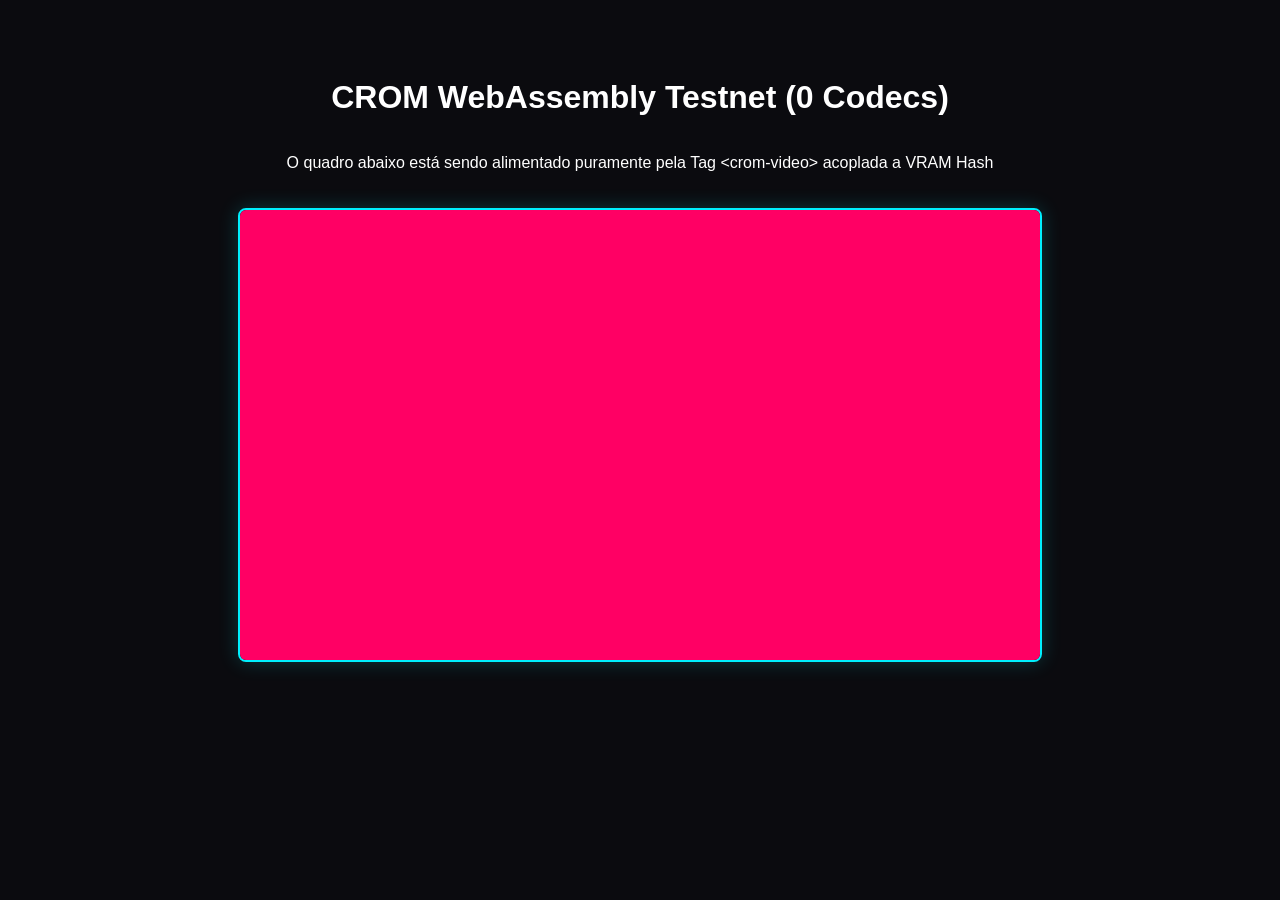
==== web/index.html @ c2c478a9 "CROM Web and Networking Update" ====
<!DOCTYPE html>
<html lang="en">
<head>
    <meta charset="UTF-8">
    <meta name="viewport" content="width=device-width, initial-scale=1.0">
    <title>CROM Web Testnet</title>
    <style>
        body {
            background-color: #0b0b0f;
            color: white;
            font-family: 'Inter', sans-serif;
            display: flex;
            flex-direction: column;
            align-items: center;
            padding: 50px;
        }
        .monitor {
            width: 800px;
            height: 450px;
            border: 2px solid #00f0ff;
            border-radius: 8px;
            box-shadow: 0 0 20px rgba(0, 240, 255, 0.2);
            overflow: hidden;
            margin-top: 20px;
        }
    </style>
</head>
<body>
    <h1>CROM WebAssembly Testnet (0 Codecs)</h1>
    <p>O quadro abaixo está sendo alimentado puramente pela Tag &lt;crom-video&gt; acoplada a VRAM Hash</p>
    
    <div class="monitor">
        <!-- The Magical WebComponent -->
        <!-- O data-hashes simula um filme pequenininho. Um vídeo com 30 quadros sendo: Hash ID = 42 (O que o nosso WASM mocka como Branco puro) -->
        <crom-video 
            data-hashes="42,42,42,42,42,42,42,42,42,42,42,42,42,42,42,42,42,42,42,42,42,42,42,42" 
            brain-url="fake_hibrido.gob">
        </crom-video>
    </div>

    <script src="wasm_exec.js"></script>
    <script src="crom-player.js"></script>
</body>
</html>
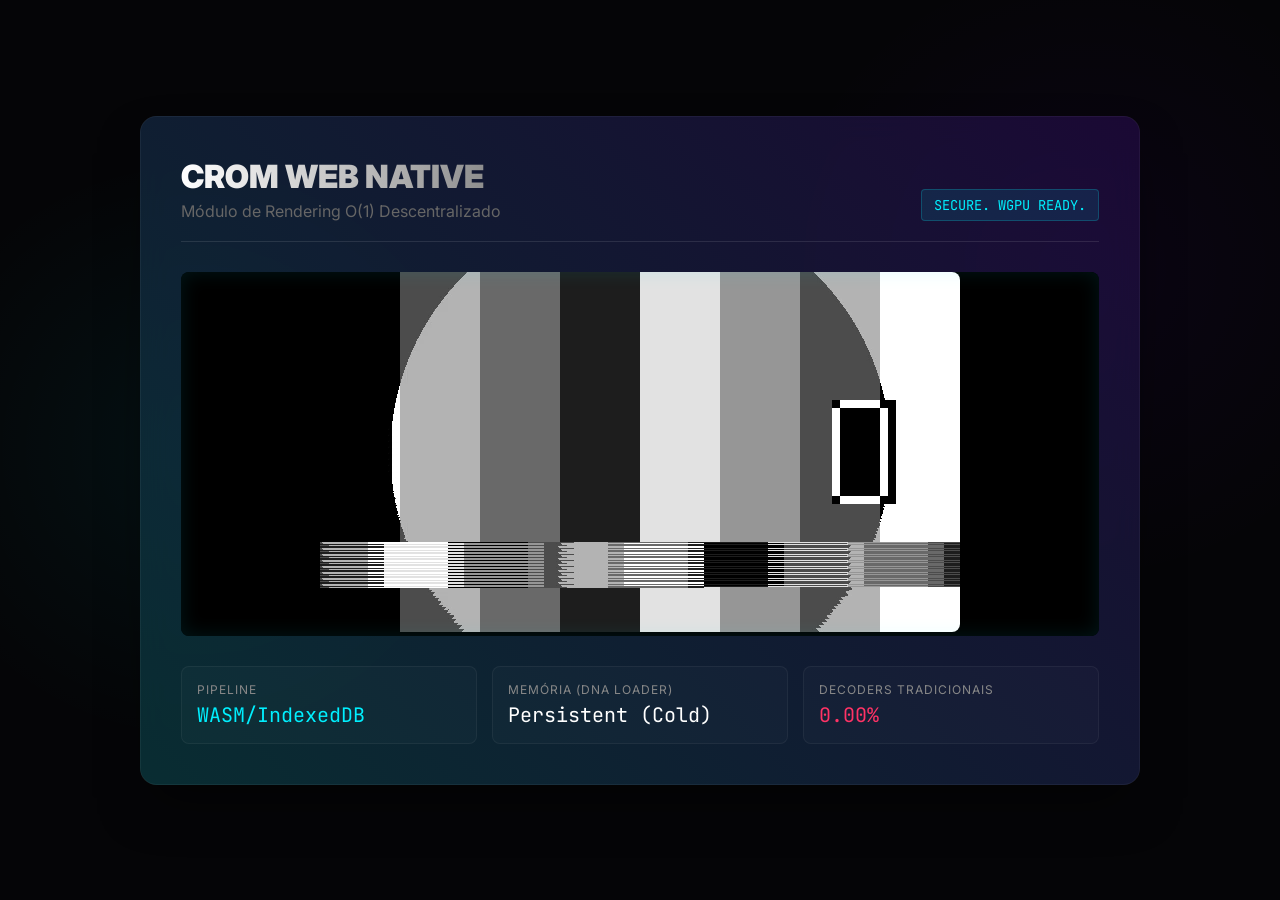
==== commit 184e2582: "feat(web): Finalize Cinemark Era WebGPU/WASM pipeline with proper memory fallback and IDB invalidati" ====
--- a/web/index.html
+++ b/web/index.html
@@ -3,42 +3,175 @@
 <head>
     <meta charset="UTF-8">
     <meta name="viewport" content="width=device-width, initial-scale=1.0">
-    <title>CROM Web Testnet</title>
+    <title>CROM WebGPU Dashboard (Cinemark Era)</title>
+    <link href="https://fonts.googleapis.com/css2?family=Inter:wght@400;600;900&family=JetBrains+Mono:wght@400;700&display=swap" rel="stylesheet">
     <style>
+        * {
+            box-sizing: border-box;
+            margin: 0;
+            padding: 0;
+        }
+
         body {
-            background-color: #0b0b0f;
-            color: white;
+            background-color: #050507;
+            background-image: 
+                radial-gradient(circle at 15% 50%, rgba(0, 240, 255, 0.05), transparent 25%),
+                radial-gradient(circle at 85% 30%, rgba(112, 0, 255, 0.05), transparent 25%);
+            color: #e0e0e0;
             font-family: 'Inter', sans-serif;
             display: flex;
+            justify-content: center;
+            align-items: center;
+            min-height: 100vh;
+            overflow: hidden;
+        }
+
+        .dashboard {
+            background: rgba(15, 15, 20, 0.6);
+            backdrop-filter: blur(16px);
+            border: 1px solid rgba(255, 255, 255, 0.05);
+            border-radius: 16px;
+            padding: 40px;
+            width: 90%;
+            max-width: 1000px;
+            display: flex;
             flex-direction: column;
-            align-items: center;
-            padding: 50px;
+            gap: 30px;
+            box-shadow: 0 25px 50px -12px rgba(0, 0, 0, 0.5);
+            position: relative;
         }
-        .monitor {
-            width: 800px;
-            height: 450px;
-            border: 2px solid #00f0ff;
+
+        .dashboard::before {
+            content: '';
+            position: absolute;
+            top: -1px; left: -1px; right: -1px; bottom: -1px;
+            background: linear-gradient(45deg, #00f0ff, #7000ff);
+            z-index: -1;
+            border-radius: 17px;
+            opacity: 0.15;
+        }
+
+        header {
+            display: flex;
+            justify-content: space-between;
+            align-items: flex-end;
+            border-bottom: 1px solid rgba(255, 255, 255, 0.1);
+            padding-bottom: 20px;
+        }
+
+        h1 {
+            font-size: 2rem;
+            font-weight: 900;
+            letter-spacing: -0px;
+            background: linear-gradient(90deg, #ffffff, #888888);
+            -webkit-background-clip: text;
+            -webkit-text-fill-color: transparent;
+        }
+
+        .sre-badge {
+            font-family: 'JetBrains Mono', monospace;
+            font-size: 0.85rem;
+            color: #00f0ff;
+            background: rgba(0, 240, 255, 0.1);
+            padding: 6px 12px;
+            border-radius: 4px;
+            border: 1px solid rgba(0, 240, 255, 0.2);
+            animation: pulse-glow 2s infinite;
+        }
+
+        .monitor-frame {
+            display: flex;
+            justify-content: center;
+            position: relative;
+            background: #000;
             border-radius: 8px;
-            box-shadow: 0 0 20px rgba(0, 240, 255, 0.2);
             overflow: hidden;
-            margin-top: 20px;
+            box-shadow: inset 0 0 40px rgba(0,0,0,1);
+        }
+
+        /* O glow do monitor reflete a cor do terminal */
+        .monitor-glow {
+            position: absolute;
+            inset: 0;
+            box-shadow: inset 0 0 20px rgba(0, 240, 255, 0.1);
+            pointer-events: none;
+            z-index: 10;
+        }
+
+        .stats-panel {
+            display: grid;
+            grid-template-columns: repeat(3, 1fr);
+            gap: 15px;
+        }
+
+        .stat-card {
+            background: rgba(255, 255, 255, 0.02);
+            border: 1px solid rgba(255, 255, 255, 0.05);
+            border-radius: 8px;
+            padding: 15px;
+            display: flex;
+            flex-direction: column;
+            gap: 5px;
+        }
+
+        .stat-label {
+            font-size: 0.75rem;
+            text-transform: uppercase;
+            letter-spacing: 1px;
+            color: #888;
+        }
+
+        .stat-value {
+            font-family: 'JetBrains Mono', monospace;
+            font-size: 1.25rem;
+            color: #fff;
+        }
+
+        @keyframes pulse-glow {
+            0%, 100% { box-shadow: 0 0 10px rgba(0, 240, 255, 0.1); }
+            50% { box-shadow: 0 0 20px rgba(0, 240, 255, 0.3); }
         }
     </style>
 </head>
 <body>
-    <h1>CROM WebAssembly Testnet (0 Codecs)</h1>
-    <p>O quadro abaixo está sendo alimentado puramente pela Tag &lt;crom-video&gt; acoplada a VRAM Hash</p>
-    
-    <div class="monitor">
-        <!-- The Magical WebComponent -->
-        <!-- O data-hashes simula um filme pequenininho. Um vídeo com 30 quadros sendo: Hash ID = 42 (O que o nosso WASM mocka como Branco puro) -->
-        <crom-video 
-            data-hashes="42,42,42,42,42,42,42,42,42,42,42,42,42,42,42,42,42,42,42,42,42,42,42,42" 
-            brain-url="fake_hibrido.gob">
-        </crom-video>
+
+    <div class="dashboard">
+        <header>
+            <div>
+                <h1>CROM WEB NATIVE</h1>
+                <p style="color: #666; margin-top: 5px;">Módulo de Rendering O(1) Descentralizado</p>
+            </div>
+            <div class="sre-badge">SECURE. WGPU READY.</div>
+        </header>
+
+        <main class="monitor-frame">
+            <div class="monitor-glow"></div>
+            <!-- O Engine: Aponta pro arquivo gerado localmente pelo CLI (Encode) -->
+            <crom-video 
+                src="cine_video.crom" 
+                brain="cine_brain.gob">
+            </crom-video>
+        </main>
+
+        <div class="stats-panel">
+            <div class="stat-card">
+                <span class="stat-label">Pipeline</span>
+                <span class="stat-value" style="color: #00f0ff;">WASM/IndexedDB</span>
+            </div>
+            <div class="stat-card">
+                <span class="stat-label">Memória (DNA Loader)</span>
+                <span class="stat-value">Persistent (Cold)</span>
+            </div>
+            <div class="stat-card">
+                <span class="stat-label">Decoders Tradicionais</span>
+                <span class="stat-value" style="color: #ff3366;">0.00%</span>
+            </div>
+        </div>
     </div>
 
+    <!-- SDKs -->
     <script src="wasm_exec.js"></script>
     <script src="crom-player.js"></script>
+
 </body>
 </html>
